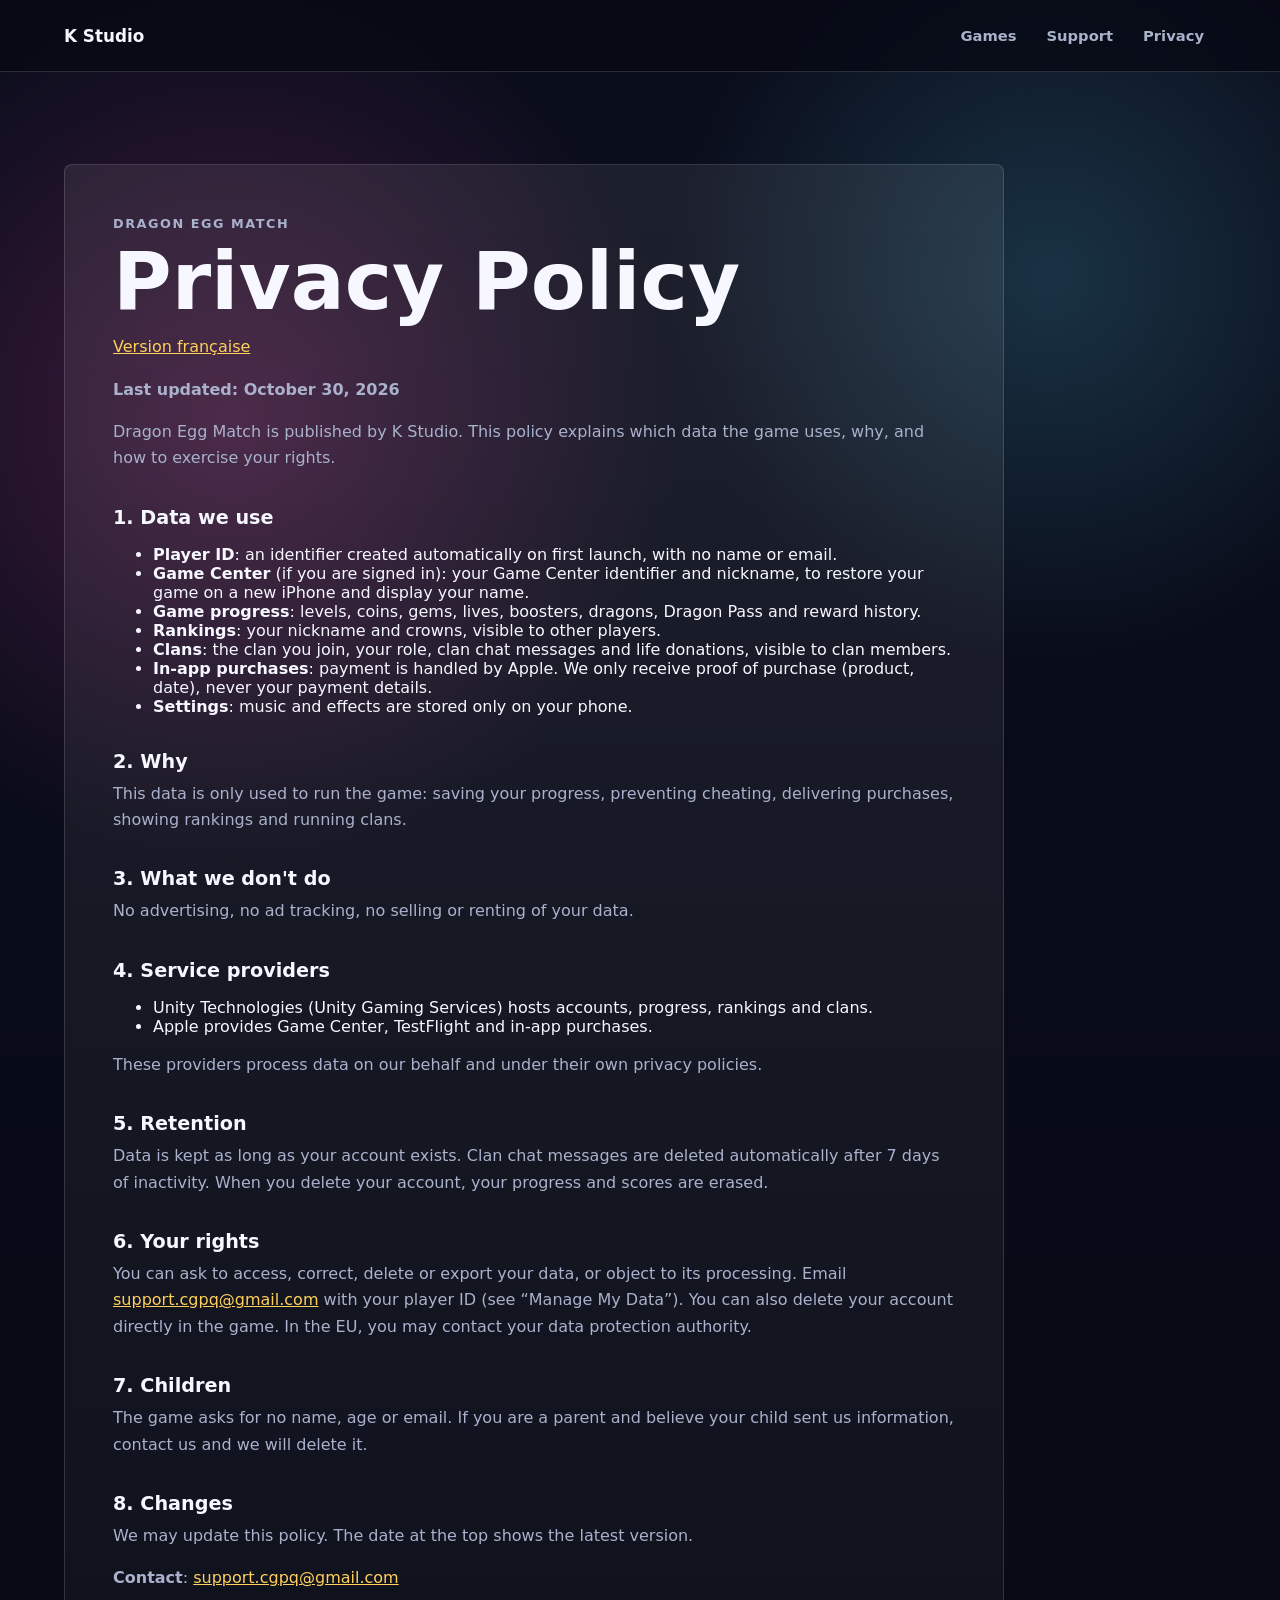
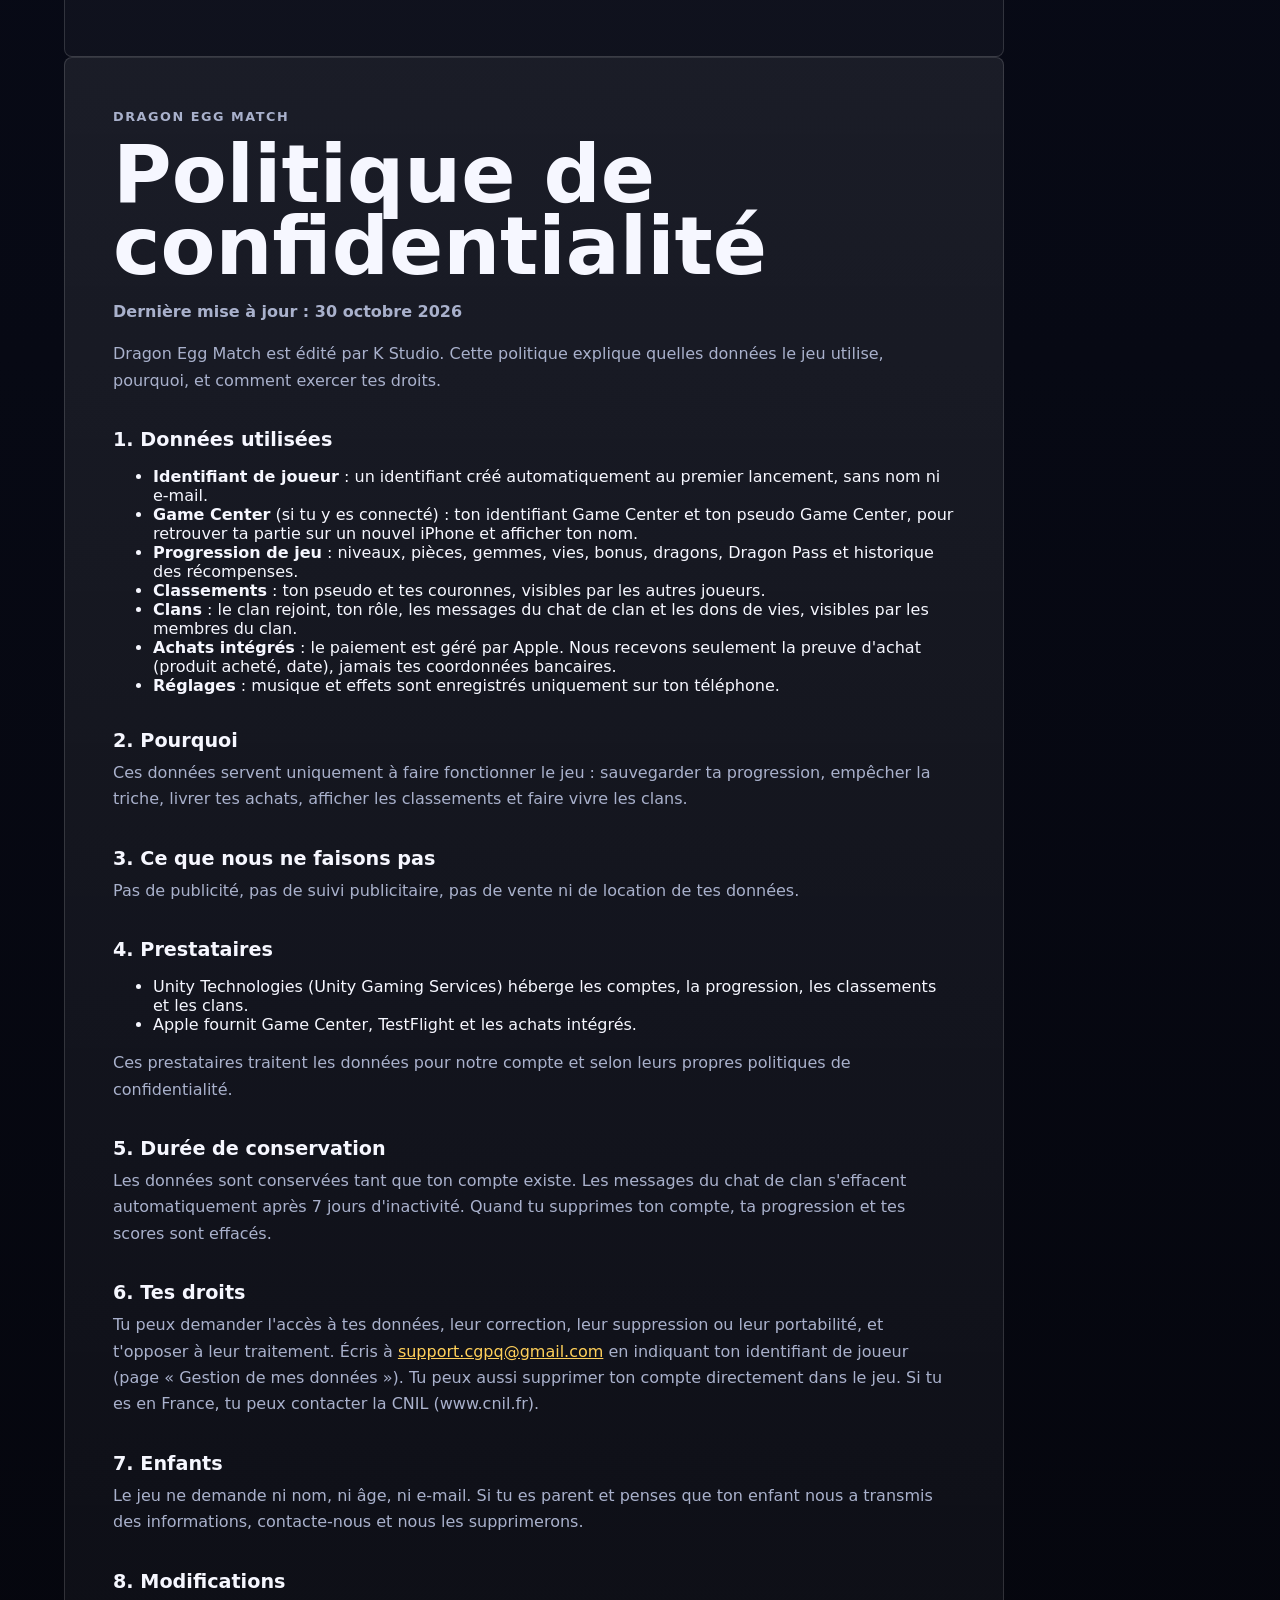
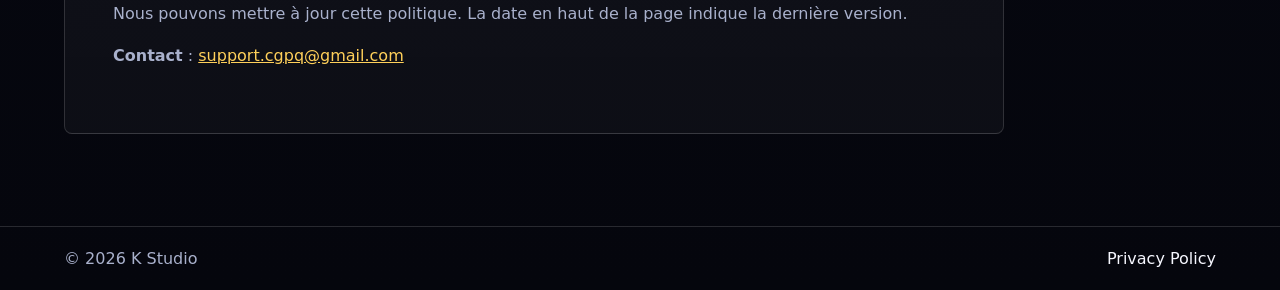
==== dragon-egg-match-privacy.html @ fde40c85 "Add Dragon Egg Match privacy policy and terms of use Co-Authored-By: Claude Opus 5.5 <noreply@anthro" ====
<!doctype html>
<html lang="en">
<head>
  <meta charset="utf-8">
  <meta name="viewport" content="width=device-width, initial-scale=1">
  <title>Privacy Policy - Dragon Egg Match</title>
  <meta name="description" content="Dragon Egg Match privacy policy.">
  <link rel="stylesheet" href="styles.css">
</head>
<body>
  <header class="site-header">
    <a class="brand" href="index.html">K Studio</a>
    <nav aria-label="Main navigation">
      <a href="index.html">Games</a>
      <a href="support.html">Support</a>
      <a href="privacy-policy.html">Privacy</a>
    </nav>
  </header>

  <main class="page">
    <article class="content-panel legal">
      <p class="eyebrow">Dragon Egg Match</p>
      <h1>Privacy Policy</h1>
      <p><a href="#fr">Version française</a></p>
      <p class="updated">Last updated: October 30, 2026</p>
      <p>Dragon Egg Match is published by K Studio. This policy explains which data the game uses, why, and how to exercise your rights.</p>
      <h2>1. Data we use</h2>
      <ul><li><strong>Player ID</strong>: an identifier created automatically on first launch, with no name or email.</li><li><strong>Game Center</strong> (if you are signed in): your Game Center identifier and nickname, to restore your game on a new iPhone and display your name.</li><li><strong>Game progress</strong>: levels, coins, gems, lives, boosters, dragons, Dragon Pass and reward history.</li><li><strong>Rankings</strong>: your nickname and crowns, visible to other players.</li><li><strong>Clans</strong>: the clan you join, your role, clan chat messages and life donations, visible to clan members.</li><li><strong>In-app purchases</strong>: payment is handled by Apple. We only receive proof of purchase (product, date), never your payment details.</li><li><strong>Settings</strong>: music and effects are stored only on your phone.</li></ul>
      <h2>2. Why</h2>
      <p>This data is only used to run the game: saving your progress, preventing cheating, delivering purchases, showing rankings and running clans.</p>
      <h2>3. What we don't do</h2>
      <p>No advertising, no ad tracking, no selling or renting of your data.</p>
      <h2>4. Service providers</h2>
      <ul><li>Unity Technologies (Unity Gaming Services) hosts accounts, progress, rankings and clans.</li><li>Apple provides Game Center, TestFlight and in-app purchases.</li></ul>
      <p>These providers process data on our behalf and under their own privacy policies.</p>
      <h2>5. Retention</h2>
      <p>Data is kept as long as your account exists. Clan chat messages are deleted automatically after 7 days of inactivity. When you delete your account, your progress and scores are erased.</p>
      <h2>6. Your rights</h2>
      <p>You can ask to access, correct, delete or export your data, or object to its processing. Email <a href="mailto:support.cgpq@gmail.com">support.cgpq@gmail.com</a> with your player ID (see “Manage My Data”). You can also delete your account directly in the game. In the EU, you may contact your data protection authority.</p>
      <h2>7. Children</h2>
      <p>The game asks for no name, age or email. If you are a parent and believe your child sent us information, contact us and we will delete it.</p>
      <h2>8. Changes</h2>
      <p>We may update this policy. The date at the top shows the latest version.</p>
      <p><strong>Contact</strong>: <a href="mailto:support.cgpq@gmail.com">support.cgpq@gmail.com</a></p>
    </article>
    <article class="content-panel legal" id="fr" lang="fr">
      <p class="eyebrow">Dragon Egg Match</p>
      <h1>Politique de confidentialité</h1>
      <p class="updated">Dernière mise à jour : 30 octobre 2026</p>
      <p>Dragon Egg Match est édité par K Studio. Cette politique explique quelles données le jeu utilise, pourquoi, et comment exercer tes droits.</p>
      <h2>1. Données utilisées</h2>
      <ul><li><strong>Identifiant de joueur</strong> : un identifiant créé automatiquement au premier lancement, sans nom ni e-mail.</li><li><strong>Game Center</strong> (si tu y es connecté) : ton identifiant Game Center et ton pseudo Game Center, pour retrouver ta partie sur un nouvel iPhone et afficher ton nom.</li><li><strong>Progression de jeu</strong> : niveaux, pièces, gemmes, vies, bonus, dragons, Dragon Pass et historique des récompenses.</li><li><strong>Classements</strong> : ton pseudo et tes couronnes, visibles par les autres joueurs.</li><li><strong>Clans</strong> : le clan rejoint, ton rôle, les messages du chat de clan et les dons de vies, visibles par les membres du clan.</li><li><strong>Achats intégrés</strong> : le paiement est géré par Apple. Nous recevons seulement la preuve d'achat (produit acheté, date), jamais tes coordonnées bancaires.</li><li><strong>Réglages</strong> : musique et effets sont enregistrés uniquement sur ton téléphone.</li></ul>
      <h2>2. Pourquoi</h2>
      <p>Ces données servent uniquement à faire fonctionner le jeu : sauvegarder ta progression, empêcher la triche, livrer tes achats, afficher les classements et faire vivre les clans.</p>
      <h2>3. Ce que nous ne faisons pas</h2>
      <p>Pas de publicité, pas de suivi publicitaire, pas de vente ni de location de tes données.</p>
      <h2>4. Prestataires</h2>
      <ul><li>Unity Technologies (Unity Gaming Services) héberge les comptes, la progression, les classements et les clans.</li><li>Apple fournit Game Center, TestFlight et les achats intégrés.</li></ul>
      <p>Ces prestataires traitent les données pour notre compte et selon leurs propres politiques de confidentialité.</p>
      <h2>5. Durée de conservation</h2>
      <p>Les données sont conservées tant que ton compte existe. Les messages du chat de clan s'effacent automatiquement après 7 jours d'inactivité. Quand tu supprimes ton compte, ta progression et tes scores sont effacés.</p>
      <h2>6. Tes droits</h2>
      <p>Tu peux demander l'accès à tes données, leur correction, leur suppression ou leur portabilité, et t'opposer à leur traitement. Écris à <a href="mailto:support.cgpq@gmail.com">support.cgpq@gmail.com</a> en indiquant ton identifiant de joueur (page « Gestion de mes données »). Tu peux aussi supprimer ton compte directement dans le jeu. Si tu es en France, tu peux contacter la CNIL (www.cnil.fr).</p>
      <h2>7. Enfants</h2>
      <p>Le jeu ne demande ni nom, ni âge, ni e-mail. Si tu es parent et penses que ton enfant nous a transmis des informations, contacte-nous et nous les supprimerons.</p>
      <h2>8. Modifications</h2>
      <p>Nous pouvons mettre à jour cette politique. La date en haut de la page indique la dernière version.</p>
      <p><strong>Contact</strong> : <a href="mailto:support.cgpq@gmail.com">support.cgpq@gmail.com</a></p>
    </article>
  </main>

  <footer class="site-footer">
    <span>© <span id="year"></span> K Studio</span>
    <a href="privacy-policy.html">Privacy Policy</a>
  </footer>

  <script>
    document.getElementById('year').textContent = new Date().getFullYear();
  </script>
</body>
</html>
---- styles.css ----
:root {
  color-scheme: dark;
  --bg: #070914;
  --panel: #101526;
  --panel-strong: #151c31;
  --text: #f6f7ff;
  --muted: #a9b1cc;
  --line: rgba(255, 255, 255, 0.14);
  --pink: #ff4eb8;
  --gold: #ffd05a;
  --cyan: #5fe1ff;
}

* {
  box-sizing: border-box;
}

html {
  min-height: 100%;
}

body {
  min-height: 100%;
  margin: 0;
  font-family: Inter, ui-sans-serif, system-ui, -apple-system, BlinkMacSystemFont, "Segoe UI", sans-serif;
  background:
    radial-gradient(circle at 18% 12%, rgba(255, 78, 184, 0.22), transparent 28rem),
    radial-gradient(circle at 82% 8%, rgba(95, 225, 255, 0.18), transparent 24rem),
    linear-gradient(180deg, #0a0d1c 0%, var(--bg) 56%, #05060d 100%);
  color: var(--text);
}

a {
  color: inherit;
}

.site-header {
  position: sticky;
  top: 0;
  z-index: 10;
  display: flex;
  align-items: center;
  justify-content: space-between;
  gap: 24px;
  padding: 18px clamp(20px, 5vw, 64px);
  background: rgba(7, 9, 20, 0.78);
  backdrop-filter: blur(18px);
  border-bottom: 1px solid var(--line);
}

.brand {
  font-weight: 850;
  font-size: 1.05rem;
  text-decoration: none;
  letter-spacing: 0;
}

nav {
  display: flex;
  gap: 6px;
}

nav a {
  padding: 9px 12px;
  border-radius: 8px;
  color: var(--muted);
  text-decoration: none;
  font-weight: 700;
  font-size: 0.92rem;
}

nav a:hover,
nav a[aria-current="page"] {
  color: var(--text);
  background: rgba(255, 255, 255, 0.08);
}

.hero {
  min-height: 54vh;
  display: grid;
  align-items: end;
  padding: clamp(64px, 11vw, 128px) clamp(20px, 5vw, 64px) 42px;
}

.hero-copy {
  max-width: 760px;
}

.eyebrow {
  margin: 0 0 12px;
  color: var(--cyan);
  font-weight: 850;
  text-transform: uppercase;
  font-size: 0.8rem;
  letter-spacing: 0.12em;
}

h1,
h2,
h3,
p {
  margin-top: 0;
}

h1 {
  margin-bottom: 16px;
  font-size: clamp(3.4rem, 10vw, 8.5rem);
  line-height: 0.9;
  letter-spacing: 0;
}

.lead {
  max-width: 650px;
  color: var(--muted);
  font-size: clamp(1.08rem, 2vw, 1.36rem);
  line-height: 1.55;
}

.games-section {
  padding: 48px clamp(20px, 5vw, 64px) 88px;
}

.section-heading {
  max-width: 780px;
  margin-bottom: 24px;
}

.section-heading h2 {
  margin-bottom: 0;
  font-size: clamp(2rem, 4vw, 3.6rem);
  line-height: 1.02;
}

.games-grid {
  display: grid;
  grid-template-columns: repeat(2, minmax(0, 1fr));
  gap: 18px;
}

.game-card {
  display: grid;
  grid-template-columns: 132px 1fr;
  gap: 20px;
  align-items: center;
  padding: 22px;
  background: linear-gradient(180deg, rgba(255, 255, 255, 0.08), rgba(255, 255, 255, 0.035));
  border: 1px solid var(--line);
  border-radius: 8px;
}

.game-card img {
  width: 132px;
  height: 132px;
  border-radius: 28px;
  object-fit: cover;
  box-shadow: 0 20px 46px rgba(0, 0, 0, 0.35);
}

.game-status {
  margin-bottom: 8px;
  color: var(--gold);
  font-size: 0.82rem;
  font-weight: 850;
  text-transform: uppercase;
  letter-spacing: 0.08em;
}

.game-card h3 {
  margin-bottom: 8px;
  font-size: 1.5rem;
}

.game-card p:last-child,
.content-panel p {
  color: var(--muted);
  line-height: 1.65;
}

.page {
  min-height: calc(100vh - 146px);
  padding: clamp(42px, 8vw, 92px) clamp(20px, 5vw, 64px);
}

.content-panel {
  max-width: 860px;
  padding: clamp(24px, 5vw, 48px);
  background: linear-gradient(180deg, rgba(255, 255, 255, 0.08), rgba(255, 255, 255, 0.035));
  border: 1px solid var(--line);
  border-radius: 8px;
}

.content-panel h1 {
  font-size: clamp(2.4rem, 7vw, 5rem);
}

.content-panel h2 {
  margin-top: 34px;
  margin-bottom: 8px;
  font-size: 1.2rem;
}

.updated {
  color: var(--gold);
  font-weight: 700;
}

.mail-link {
  display: inline-block;
  margin-top: 12px;
  color: var(--gold);
  font-size: clamp(1.1rem, 3vw, 1.8rem);
  font-weight: 850;
  text-decoration: none;
}

.legal {
  max-width: 940px;
}

.legal a {
  color: var(--gold);
}

.site-footer {
  display: flex;
  justify-content: space-between;
  gap: 18px;
  padding: 22px clamp(20px, 5vw, 64px);
  color: var(--muted);
  border-top: 1px solid var(--line);
}

.site-footer a {
  color: var(--text);
  text-decoration: none;
}

@media (max-width: 760px) {
  .site-header,
  .site-footer {
    align-items: flex-start;
    flex-direction: column;
  }

  nav {
    width: 100%;
    flex-wrap: wrap;
  }

  nav a {
    padding-left: 0;
    padding-right: 12px;
  }

  .games-grid,
  .game-card {
    grid-template-columns: 1fr;
  }

  .game-card img {
    width: 118px;
    height: 118px;
    border-radius: 24px;
  }
}
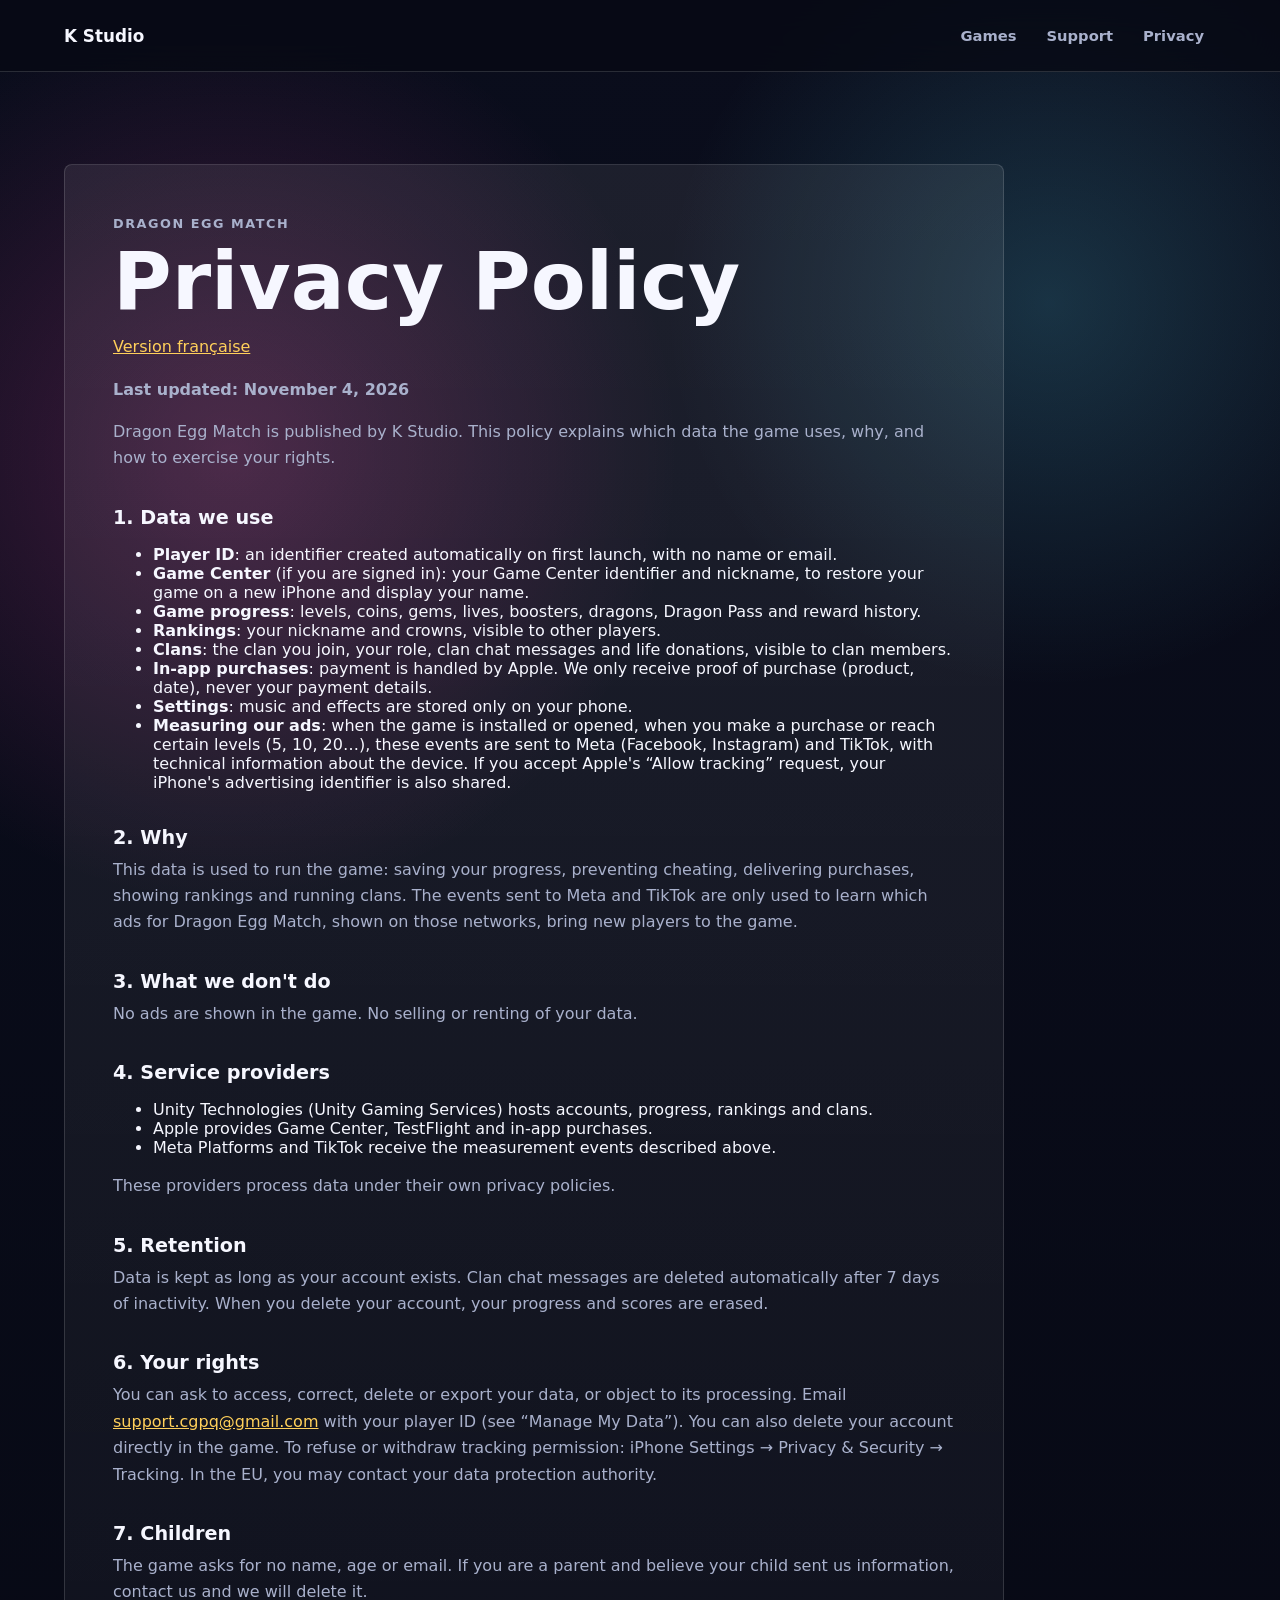
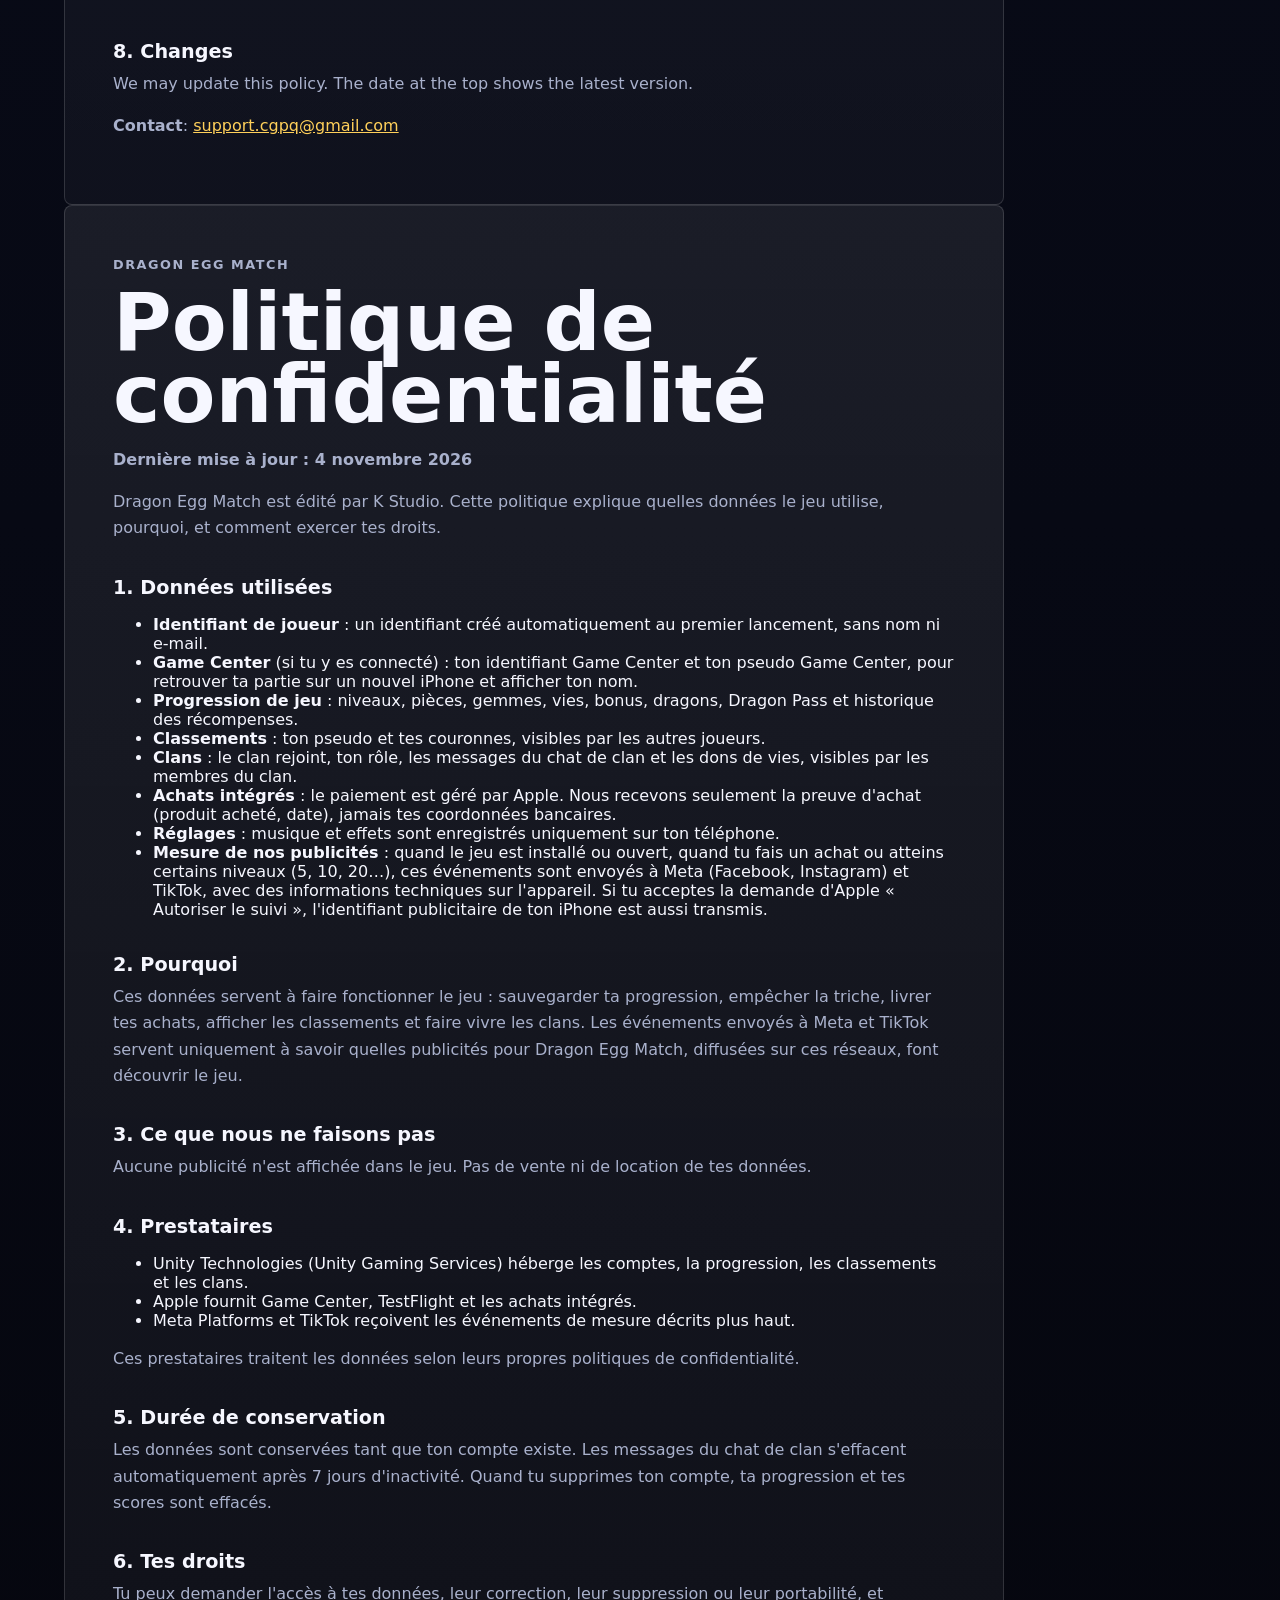
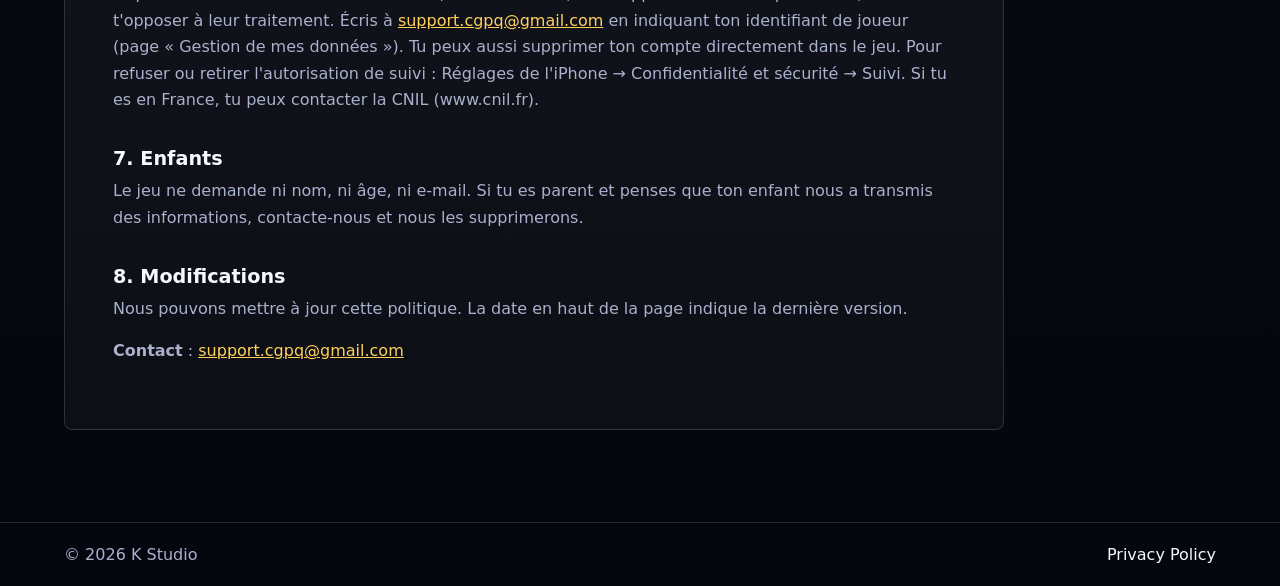
==== commit c5a9170c: "Dragon Egg Match privacy policy: Meta/TikTok measurement of our ad campaigns, no ads in the game, ho" ====
--- a/dragon-egg-match-privacy.html
+++ b/dragon-egg-match-privacy.html
@@ -22,21 +22,21 @@
       <p class="eyebrow">Dragon Egg Match</p>
       <h1>Privacy Policy</h1>
       <p><a href="#fr">Version française</a></p>
-      <p class="updated">Last updated: October 30, 2026</p>
+      <p class="updated">Last updated: November 4, 2026</p>
       <p>Dragon Egg Match is published by K Studio. This policy explains which data the game uses, why, and how to exercise your rights.</p>
       <h2>1. Data we use</h2>
-      <ul><li><strong>Player ID</strong>: an identifier created automatically on first launch, with no name or email.</li><li><strong>Game Center</strong> (if you are signed in): your Game Center identifier and nickname, to restore your game on a new iPhone and display your name.</li><li><strong>Game progress</strong>: levels, coins, gems, lives, boosters, dragons, Dragon Pass and reward history.</li><li><strong>Rankings</strong>: your nickname and crowns, visible to other players.</li><li><strong>Clans</strong>: the clan you join, your role, clan chat messages and life donations, visible to clan members.</li><li><strong>In-app purchases</strong>: payment is handled by Apple. We only receive proof of purchase (product, date), never your payment details.</li><li><strong>Settings</strong>: music and effects are stored only on your phone.</li></ul>
+      <ul><li><strong>Player ID</strong>: an identifier created automatically on first launch, with no name or email.</li><li><strong>Game Center</strong> (if you are signed in): your Game Center identifier and nickname, to restore your game on a new iPhone and display your name.</li><li><strong>Game progress</strong>: levels, coins, gems, lives, boosters, dragons, Dragon Pass and reward history.</li><li><strong>Rankings</strong>: your nickname and crowns, visible to other players.</li><li><strong>Clans</strong>: the clan you join, your role, clan chat messages and life donations, visible to clan members.</li><li><strong>In-app purchases</strong>: payment is handled by Apple. We only receive proof of purchase (product, date), never your payment details.</li><li><strong>Settings</strong>: music and effects are stored only on your phone.</li><li><strong>Measuring our ads</strong>: when the game is installed or opened, when you make a purchase or reach certain levels (5, 10, 20…), these events are sent to Meta (Facebook, Instagram) and TikTok, with technical information about the device. If you accept Apple's “Allow tracking” request, your iPhone's advertising identifier is also shared.</li></ul>
       <h2>2. Why</h2>
-      <p>This data is only used to run the game: saving your progress, preventing cheating, delivering purchases, showing rankings and running clans.</p>
+      <p>This data is used to run the game: saving your progress, preventing cheating, delivering purchases, showing rankings and running clans. The events sent to Meta and TikTok are only used to learn which ads for Dragon Egg Match, shown on those networks, bring new players to the game.</p>
       <h2>3. What we don't do</h2>
-      <p>No advertising, no ad tracking, no selling or renting of your data.</p>
+      <p>No ads are shown in the game. No selling or renting of your data.</p>
       <h2>4. Service providers</h2>
-      <ul><li>Unity Technologies (Unity Gaming Services) hosts accounts, progress, rankings and clans.</li><li>Apple provides Game Center, TestFlight and in-app purchases.</li></ul>
-      <p>These providers process data on our behalf and under their own privacy policies.</p>
+      <ul><li>Unity Technologies (Unity Gaming Services) hosts accounts, progress, rankings and clans.</li><li>Apple provides Game Center, TestFlight and in-app purchases.</li><li>Meta Platforms and TikTok receive the measurement events described above.</li></ul>
+      <p>These providers process data under their own privacy policies.</p>
       <h2>5. Retention</h2>
       <p>Data is kept as long as your account exists. Clan chat messages are deleted automatically after 7 days of inactivity. When you delete your account, your progress and scores are erased.</p>
       <h2>6. Your rights</h2>
-      <p>You can ask to access, correct, delete or export your data, or object to its processing. Email <a href="mailto:support.cgpq@gmail.com">support.cgpq@gmail.com</a> with your player ID (see “Manage My Data”). You can also delete your account directly in the game. In the EU, you may contact your data protection authority.</p>
+      <p>You can ask to access, correct, delete or export your data, or object to its processing. Email <a href="mailto:support.cgpq@gmail.com">support.cgpq@gmail.com</a> with your player ID (see “Manage My Data”). You can also delete your account directly in the game. To refuse or withdraw tracking permission: iPhone Settings → Privacy &amp; Security → Tracking. In the EU, you may contact your data protection authority.</p>
       <h2>7. Children</h2>
       <p>The game asks for no name, age or email. If you are a parent and believe your child sent us information, contact us and we will delete it.</p>
       <h2>8. Changes</h2>
@@ -46,21 +46,21 @@
     <article class="content-panel legal" id="fr" lang="fr">
       <p class="eyebrow">Dragon Egg Match</p>
       <h1>Politique de confidentialité</h1>
-      <p class="updated">Dernière mise à jour : 30 octobre 2026</p>
+      <p class="updated">Dernière mise à jour : 4 novembre 2026</p>
       <p>Dragon Egg Match est édité par K Studio. Cette politique explique quelles données le jeu utilise, pourquoi, et comment exercer tes droits.</p>
       <h2>1. Données utilisées</h2>
-      <ul><li><strong>Identifiant de joueur</strong> : un identifiant créé automatiquement au premier lancement, sans nom ni e-mail.</li><li><strong>Game Center</strong> (si tu y es connecté) : ton identifiant Game Center et ton pseudo Game Center, pour retrouver ta partie sur un nouvel iPhone et afficher ton nom.</li><li><strong>Progression de jeu</strong> : niveaux, pièces, gemmes, vies, bonus, dragons, Dragon Pass et historique des récompenses.</li><li><strong>Classements</strong> : ton pseudo et tes couronnes, visibles par les autres joueurs.</li><li><strong>Clans</strong> : le clan rejoint, ton rôle, les messages du chat de clan et les dons de vies, visibles par les membres du clan.</li><li><strong>Achats intégrés</strong> : le paiement est géré par Apple. Nous recevons seulement la preuve d'achat (produit acheté, date), jamais tes coordonnées bancaires.</li><li><strong>Réglages</strong> : musique et effets sont enregistrés uniquement sur ton téléphone.</li></ul>
+      <ul><li><strong>Identifiant de joueur</strong> : un identifiant créé automatiquement au premier lancement, sans nom ni e-mail.</li><li><strong>Game Center</strong> (si tu y es connecté) : ton identifiant Game Center et ton pseudo Game Center, pour retrouver ta partie sur un nouvel iPhone et afficher ton nom.</li><li><strong>Progression de jeu</strong> : niveaux, pièces, gemmes, vies, bonus, dragons, Dragon Pass et historique des récompenses.</li><li><strong>Classements</strong> : ton pseudo et tes couronnes, visibles par les autres joueurs.</li><li><strong>Clans</strong> : le clan rejoint, ton rôle, les messages du chat de clan et les dons de vies, visibles par les membres du clan.</li><li><strong>Achats intégrés</strong> : le paiement est géré par Apple. Nous recevons seulement la preuve d'achat (produit acheté, date), jamais tes coordonnées bancaires.</li><li><strong>Réglages</strong> : musique et effets sont enregistrés uniquement sur ton téléphone.</li><li><strong>Mesure de nos publicités</strong> : quand le jeu est installé ou ouvert, quand tu fais un achat ou atteins certains niveaux (5, 10, 20…), ces événements sont envoyés à Meta (Facebook, Instagram) et TikTok, avec des informations techniques sur l'appareil. Si tu acceptes la demande d'Apple « Autoriser le suivi », l'identifiant publicitaire de ton iPhone est aussi transmis.</li></ul>
       <h2>2. Pourquoi</h2>
-      <p>Ces données servent uniquement à faire fonctionner le jeu : sauvegarder ta progression, empêcher la triche, livrer tes achats, afficher les classements et faire vivre les clans.</p>
+      <p>Ces données servent à faire fonctionner le jeu : sauvegarder ta progression, empêcher la triche, livrer tes achats, afficher les classements et faire vivre les clans. Les événements envoyés à Meta et TikTok servent uniquement à savoir quelles publicités pour Dragon Egg Match, diffusées sur ces réseaux, font découvrir le jeu.</p>
       <h2>3. Ce que nous ne faisons pas</h2>
-      <p>Pas de publicité, pas de suivi publicitaire, pas de vente ni de location de tes données.</p>
+      <p>Aucune publicité n'est affichée dans le jeu. Pas de vente ni de location de tes données.</p>
       <h2>4. Prestataires</h2>
-      <ul><li>Unity Technologies (Unity Gaming Services) héberge les comptes, la progression, les classements et les clans.</li><li>Apple fournit Game Center, TestFlight et les achats intégrés.</li></ul>
-      <p>Ces prestataires traitent les données pour notre compte et selon leurs propres politiques de confidentialité.</p>
+      <ul><li>Unity Technologies (Unity Gaming Services) héberge les comptes, la progression, les classements et les clans.</li><li>Apple fournit Game Center, TestFlight et les achats intégrés.</li><li>Meta Platforms et TikTok reçoivent les événements de mesure décrits plus haut.</li></ul>
+      <p>Ces prestataires traitent les données selon leurs propres politiques de confidentialité.</p>
       <h2>5. Durée de conservation</h2>
       <p>Les données sont conservées tant que ton compte existe. Les messages du chat de clan s'effacent automatiquement après 7 jours d'inactivité. Quand tu supprimes ton compte, ta progression et tes scores sont effacés.</p>
       <h2>6. Tes droits</h2>
-      <p>Tu peux demander l'accès à tes données, leur correction, leur suppression ou leur portabilité, et t'opposer à leur traitement. Écris à <a href="mailto:support.cgpq@gmail.com">support.cgpq@gmail.com</a> en indiquant ton identifiant de joueur (page « Gestion de mes données »). Tu peux aussi supprimer ton compte directement dans le jeu. Si tu es en France, tu peux contacter la CNIL (www.cnil.fr).</p>
+      <p>Tu peux demander l'accès à tes données, leur correction, leur suppression ou leur portabilité, et t'opposer à leur traitement. Écris à <a href="mailto:support.cgpq@gmail.com">support.cgpq@gmail.com</a> en indiquant ton identifiant de joueur (page « Gestion de mes données »). Tu peux aussi supprimer ton compte directement dans le jeu. Pour refuser ou retirer l'autorisation de suivi : Réglages de l'iPhone → Confidentialité et sécurité → Suivi. Si tu es en France, tu peux contacter la CNIL (www.cnil.fr).</p>
       <h2>7. Enfants</h2>
       <p>Le jeu ne demande ni nom, ni âge, ni e-mail. Si tu es parent et penses que ton enfant nous a transmis des informations, contacte-nous et nous les supprimerons.</p>
       <h2>8. Modifications</h2>
